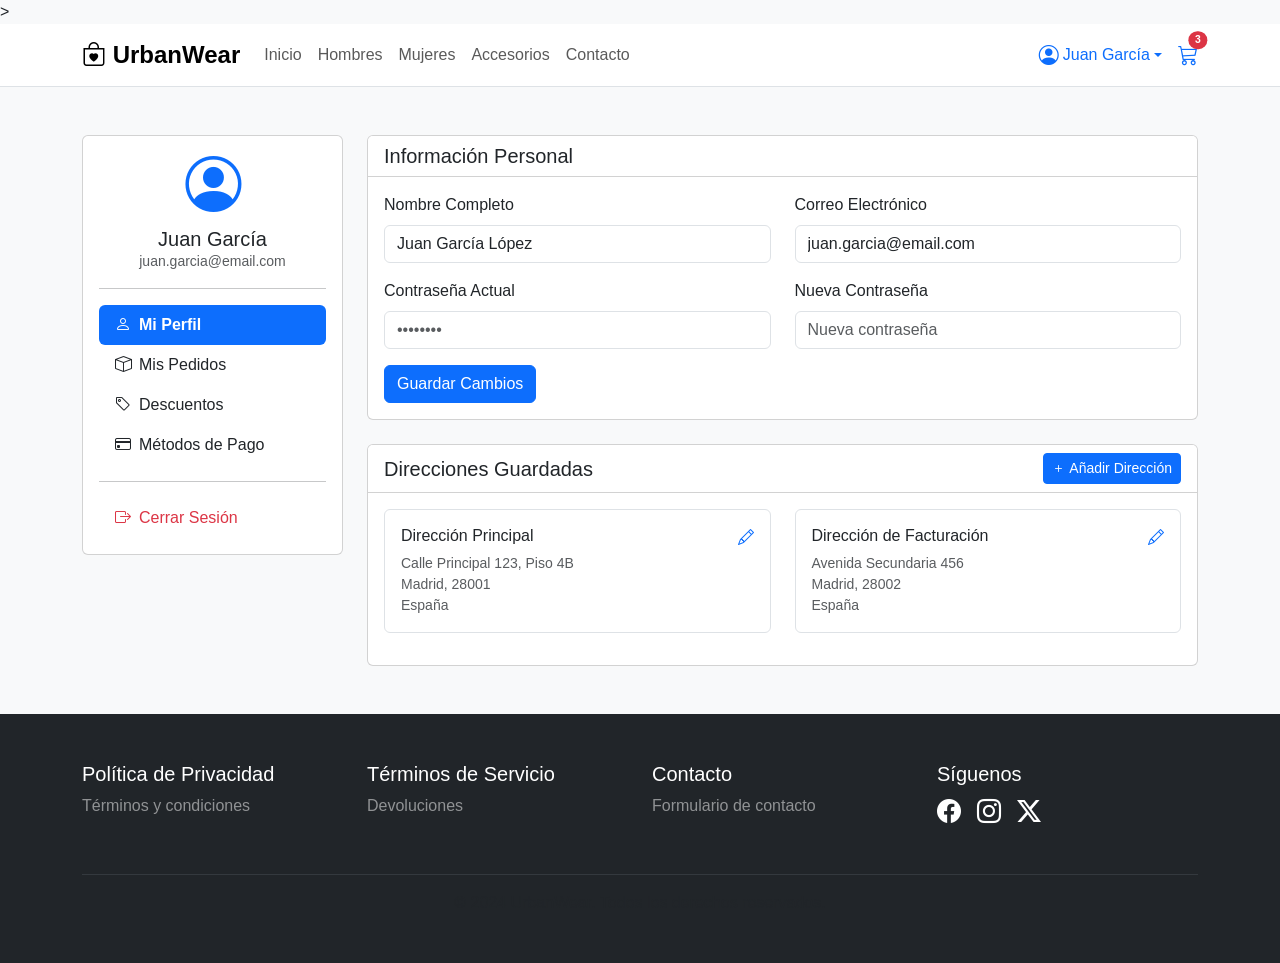
==== area-personal.html @ 4516466c "first commit" ====
<!DOCTYPE html>
<html lang="es">

<head>
    <meta charset="UTF-8">
    <meta name="viewport" content="width=device-width, initial-scale=1.0">
    <title>Área Personal - UrbanWear</title>
    <link href="https://cdn.jsdelivr.net/npm/bootstrap@5.3.2/dist/css/bootstrap.min.css" rel="stylesheet">
    <link rel="stylesheet" href="https://cdn.jsdelivr.net/npm/bootstrap-icons@1.11.1/font/bootstrap-icons.css">
    <link rel="stylesheet" href="css/styles.css">>
</head>

<body class="bg-light">
    <nav class="navbar navbar-expand-lg navbar-light bg-white border-bottom">
        <div class="container">
            <a class="navbar-brand fw-bold" href="index.html">
                <i class="bi bi-bag-heart"></i> UrbanWear
            </a>
            <button class="navbar-toggler" type="button" data-bs-toggle="collapse" data-bs-target="#navbarNav">
                <span class="navbar-toggler-icon"></span>
            </button>
            <div class="collapse navbar-collapse" id="navbarNav">
                <ul class="navbar-nav me-auto mb-2 mb-lg-0">
                    <li class="nav-item">
                        <a class="nav-link" href="index.html">Inicio</a>
                    </li>
                    <li class="nav-item">
                        <a class="nav-link" href="catalogo.html">Hombres</a>
                    </li>
                    <li class="nav-item">
                        <a class="nav-link" href="catalogo.html">Mujeres</a>
                    </li>
                    <li class="nav-item">
                        <a class="nav-link" href="catalogo.html">Accesorios</a>
                    </li>
                    <li class="nav-item">
                        <a class="nav-link" href="contacto.html">Contacto</a>
                    </li>
                </ul>
                <div class="d-flex align-items-center">
                    <div class="dropdown me-3">
                        <a href="#" class="d-flex align-items-center text-decoration-none dropdown-toggle"
                            data-bs-toggle="dropdown">
                            <i class="bi bi-person-circle fs-5 me-1"></i>
                            <span>Juan García</span>
                        </a>
                        <ul class="dropdown-menu dropdown-menu-end">
                            <li><a class="dropdown-item" href="area-personal.html"><i class="bi bi-person me-2"></i>Mi
                                    perfil</a></li>
                            <li><a class="dropdown-item" href="#"><i class="bi bi-box me-2"></i>Mis pedidos</a></li>
                            <li>
                                <hr class="dropdown-divider">
                            </li>
                            <li><a class="dropdown-item" href="index.html"><i
                                        class="bi bi-box-arrow-right me-2"></i>Cerrar sesión</a></li>
                        </ul>
                    </div>
                    <a href="carrito.html" class="position-relative">
                        <i class="bi bi-cart3 fs-5"></i>
                        <span class="position-absolute top-0 start-100 translate-middle badge rounded-pill bg-danger">
                            3
                        </span>
                    </a>
                </div>
            </div>
        </div>
    </nav>

    <div class="container py-5">
        <div class="row">
            <div class="col-lg-3 mb-4">
                <div class="card">
                    <div class="card-body">
                        <div class="text-center mb-3">
                            <i class="bi bi-person-circle display-4 text-primary"></i>
                            <h5 class="mt-2 mb-0">Juan García</h5>
                            <p class="text-muted small">juan.garcia@email.com</p>
                        </div>
                        <hr>
                        <nav class="nav flex-column">
                            <a class="nav-link active bg-primary text-white rounded" href="#perfil"
                                data-bs-toggle="tab">
                                <i class="bi bi-person me-2"></i>Mi Perfil
                            </a>
                            <a class="nav-link text-dark" href="#pedidos" data-bs-toggle="tab">
                                <i class="bi bi-box me-2"></i>Mis Pedidos
                            </a>
                            <a class="nav-link text-dark" href="#descuentos" data-bs-toggle="tab">
                                <i class="bi bi-tag me-2"></i>Descuentos
                            </a>
                            <a class="nav-link text-dark" href="#metodos-pago" data-bs-toggle="tab">
                                <i class="bi bi-credit-card me-2"></i>Métodos de Pago
                            </a>
                            <hr>
                            <a class="nav-link text-danger" href="index.html">
                                <i class="bi bi-box-arrow-right me-2"></i>Cerrar Sesión
                            </a>
                        </nav>
                    </div>
                </div>
            </div>

            <div class="col-lg-9">
                <div class="tab-content">
                    <div class="tab-pane fade show active" id="perfil">
                        <div class="card">
                            <div class="card-header bg-white">
                                <h5 class="mb-0">Información Personal</h5>
                            </div>
                            <div class="card-body">
                                <form>
                                    <div class="row mb-3">
                                        <div class="col-md-6">
                                            <label class="form-label">Nombre Completo</label>
                                            <input type="text" class="form-control" value="Juan García López">
                                        </div>
                                        <div class="col-md-6">
                                            <label class="form-label">Correo Electrónico</label>
                                            <input type="email" class="form-control" value="juan.garcia@email.com">
                                        </div>
                                    </div>
                                    <div class="row mb-3">
                                        <div class="col-md-6">
                                            <label class="form-label">Contraseña Actual</label>
                                            <input type="password" class="form-control" placeholder="••••••••">
                                        </div>
                                        <div class="col-md-6">
                                            <label class="form-label">Nueva Contraseña</label>
                                            <input type="password" class="form-control" placeholder="Nueva contraseña">
                                        </div>
                                    </div>
                                    <button type="submit" class="btn btn-primary">Guardar Cambios</button>
                                </form>
                            </div>
                        </div>

                        <div class="card mt-4">
                            <div class="card-header bg-white d-flex justify-content-between align-items-center">
                                <h5 class="mb-0">Direcciones Guardadas</h5>
                                <button class="btn btn-sm btn-primary" data-bs-toggle="modal"
                                    data-bs-target="#addAddressModal">
                                    <i class="bi bi-plus"></i> Añadir Dirección
                                </button>
                            </div>
                            <div class="card-body">
                                <div class="row">
                                    <div class="col-md-6 mb-3">
                                        <div class="card border">
                                            <div class="card-body">
                                                <div class="d-flex justify-content-between">
                                                    <h6 class="card-title">Dirección Principal</h6>
                                                    <a href="#" class="text-primary"><i class="bi bi-pencil"></i></a>
                                                </div>
                                                <p class="card-text text-muted small mb-0">
                                                    Calle Principal 123, Piso 4B<br>
                                                    Madrid, 28001<br>
                                                    España
                                                </p>
                                            </div>
                                        </div>
                                    </div>
                                    <div class="col-md-6 mb-3">
                                        <div class="card border">
                                            <div class="card-body">
                                                <div class="d-flex justify-content-between">
                                                    <h6 class="card-title">Dirección de Facturación</h6>
                                                    <a href="#" class="text-primary"><i class="bi bi-pencil"></i></a>
                                                </div>
                                                <p class="card-text text-muted small mb-0">
                                                    Avenida Secundaria 456<br>
                                                    Madrid, 28002<br>
                                                    España
                                                </p>
                                            </div>
                                        </div>
                                    </div>
                                </div>
                            </div>
                        </div>
                    </div>

                    <div class="tab-pane fade" id="pedidos">
                        <div class="card">
                            <div class="card-header bg-white">
                                <h5 class="mb-0">Mis Pedidos</h5>
                            </div>
                            <div class="card-body p-0">
                                <div class="table-responsive">
                                    <table class="table table-hover mb-0">
                                        <thead class="table-light">
                                            <tr>
                                                <th>Nº Pedido</th>
                                                <th>Fecha</th>
                                                <th>Estado</th>
                                                <th>Total</th>
                                                <th>Acciones</th>
                                            </tr>
                                        </thead>
                                        <tbody>
                                            <tr>
                                                <td>#URB-2024-001</td>
                                                <td>15/12/2024</td>
                                                <td><span class="badge bg-success">Entregado</span></td>
                                                <td>89.99 €</td>
                                                <td><a href="#" class="btn btn-sm btn-outline-primary">Ver detalles</a>
                                                </td>
                                            </tr>
                                            <tr>
                                                <td>#URB-2024-002</td>
                                                <td>10/12/2024</td>
                                                <td><span class="badge bg-warning text-dark">En tránsito</span></td>
                                                <td>145.50 €</td>
                                                <td><a href="#" class="btn btn-sm btn-outline-primary">Ver detalles</a>
                                                </td>
                                            </tr>
                                            <tr>
                                                <td>#URB-2024-003</td>
                                                <td>05/12/2024</td>
                                                <td><span class="badge bg-info">Procesando</span></td>
                                                <td>59.99 €</td>
                                                <td><a href="#" class="btn btn-sm btn-outline-primary">Ver detalles</a>
                                                </td>
                                            </tr>
                                        </tbody>
                                    </table>
                                </div>
                            </div>
                        </div>
                    </div>

                    <div class="tab-pane fade" id="descuentos">
                        <div class="card">
                            <div class="card-header bg-white">
                                <h5 class="mb-0">Mis Descuentos</h5>
                            </div>
                            <div class="card-body">
                                <div class="row">
                                    <div class="col-md-6 mb-3">
                                        <div class="card bg-primary text-white">
                                            <div class="card-body">
                                                <div class="d-flex justify-content-between align-items-center">
                                                    <div>
                                                        <h4 class="mb-0">10% OFF</h4>
                                                        <p class="small mb-0">En tu próxima compra</p>
                                                    </div>
                                                    <i class="bi bi-ticket-perforated display-6"></i>
                                                </div>
                                                <hr class="border-light">
                                                <p class="small mb-0"><strong>Código:</strong> WELCOME10</p>
                                                <p class="small mb-0">Válido hasta: 31/12/2024</p>
                                            </div>
                                        </div>
                                    </div>
                                    <div class="col-md-6 mb-3">
                                        <div class="card bg-success text-white">
                                            <div class="card-body">
                                                <div class="d-flex justify-content-between align-items-center">
                                                    <div>
                                                        <h4 class="mb-0">Envío Gratis</h4>
                                                        <p class="small mb-0">En pedidos +50€</p>
                                                    </div>
                                                    <i class="bi bi-truck display-6"></i>
                                                </div>
                                                <hr class="border-light">
                                                <p class="small mb-0"><strong>Código:</strong> FREESHIP</p>
                                                <p class="small mb-0">Válido hasta: 15/01/2025</p>
                                            </div>
                                        </div>
                                    </div>
                                </div>
                            </div>
                        </div>
                    </div>

                    <div class="tab-pane fade" id="metodos-pago">
                        <div class="card">
                            <div class="card-header bg-white d-flex justify-content-between align-items-center">
                                <h5 class="mb-0">Métodos de Pago</h5>
                                <button class="btn btn-sm btn-primary">
                                    <i class="bi bi-plus"></i> Añadir Tarjeta
                                </button>
                            </div>
                            <div class="card-body">
                                <div class="row">
                                    <div class="col-md-6 mb-3">
                                        <div class="card border">
                                            <div class="card-body">
                                                <div class="d-flex justify-content-between align-items-start">
                                                    <div>
                                                        <i class="bi bi-credit-card-2-front fs-3 text-primary"></i>
                                                        <h6 class="mt-2 mb-1">•••• •••• •••• 4532</h6>
                                                        <p class="text-muted small mb-0">Expira: 12/25</p>
                                                    </div>
                                                    <span class="badge bg-primary">Principal</span>
                                                </div>
                                            </div>
                                        </div>
                                    </div>
                                    <div class="col-md-6 mb-3">
                                        <div class="card border">
                                            <div class="card-body">
                                                <div class="d-flex justify-content-between align-items-start">
                                                    <div>
                                                        <i class="bi bi-credit-card-2-front fs-3 text-secondary"></i>
                                                        <h6 class="mt-2 mb-1">•••• •••• •••• 8901</h6>
                                                        <p class="text-muted small mb-0">Expira: 06/26</p>
                                                    </div>
                                                    <a href="#" class="text-danger small">Eliminar</a>
                                                </div>
                                            </div>
                                        </div>
                                    </div>
                                </div>
                            </div>
                        </div>
                    </div>
                </div>
            </div>
        </div>
    </div>

    <div class="modal fade" id="addAddressModal" tabindex="-1" aria-labelledby="addAddressModalLabel"
        aria-hidden="true">
        <div class="modal-dialog">
            <div class="modal-content">
                <div class="modal-header">
                    <h5 class="modal-title" id="addAddressModalLabel">Añadir Nueva Dirección</h5>
                    <button type="button" class="btn-close" data-bs-dismiss="modal" aria-label="Close"></button>
                </div>
                <div class="modal-body">
                    <form>
                        <div class="mb-3">
                            <label class="form-label">Nombre de la dirección</label>
                            <input type="text" class="form-control" placeholder="Ej: Casa, Trabajo...">
                        </div>
                        <div class="mb-3">
                            <label class="form-label">Dirección</label>
                            <input type="text" class="form-control" placeholder="Calle, número, piso...">
                        </div>
                        <div class="row">
                            <div class="col-md-6 mb-3">
                                <label class="form-label">Ciudad</label>
                                <input type="text" class="form-control">
                            </div>
                            <div class="col-md-6 mb-3">
                                <label class="form-label">Código Postal</label>
                                <input type="text" class="form-control">
                            </div>
                        </div>
                        <div class="mb-3">
                            <label class="form-label">País</label>
                            <select class="form-select">
                                <option selected>España</option>
                                <option>Portugal</option>
                                <option>Francia</option>
                            </select>
                        </div>
                        <div class="form-check">
                            <input class="form-check-input" type="checkbox" id="defaultAddress">
                            <label class="form-check-label" for="defaultAddress">
                                Establecer como dirección principal
                            </label>
                        </div>
                    </form>
                </div>
                <div class="modal-footer">
                    <button type="button" class="btn btn-secondary" data-bs-dismiss="modal">Cancelar</button>
                    <button type="button" class="btn btn-primary">Guardar Dirección</button>
                </div>
            </div>
        </div>
    </div>

    <footer class="bg-dark text-white py-5">
        <div class="container">
            <div class="row">
                <div class="col-md-3 mb-4">
                    <h5>Política de Privacidad</h5>
                    <ul class="list-unstyled">
                        <li><a href="#" class="text-white-50">Términos y condiciones</a></li>
                    </ul>
                </div>
                <div class="col-md-3 mb-4">
                    <h5>Términos de Servicio</h5>
                    <ul class="list-unstyled">
                        <li><a href="#" class="text-white-50">Devoluciones</a></li>
                    </ul>
                </div>
                <div class="col-md-3 mb-4">
                    <h5>Contacto</h5>
                    <ul class="list-unstyled">
                        <li><a href="contacto.html" class="text-white-50">Formulario de contacto</a></li>
                    </ul>
                </div>
                <div class="col-md-3 mb-4">
                    <h5>Síguenos</h5>
                    <div class="d-flex gap-3">
                        <a href="#" class="text-white fs-4"><i class="bi bi-facebook"></i></a>
                        <a href="#" class="text-white fs-4"><i class="bi bi-instagram"></i></a>
                        <a href="#" class="text-white fs-4"><i class="bi bi-twitter-x"></i></a>
                    </div>
                </div>
            </div>
            <hr class="border-secondary">
            <p class="text-center text-muted mb-0">© 2024 UrbanWear. Todos los derechos reservados.</p>
        </div>
    </footer>

    <script src="https://cdn.jsdelivr.net/npm/bootstrap@5.3.2/dist/js/bootstrap.bundle.min.js"></script>
</body>

</html>
---- css/styles.css ----
body {
    font-family: 'Segoe UI', Tahoma, Geneva, Verdana, sans-serif;
}

.navbar-brand {
    font-size: 1.5rem;
}

.hero-slide {
    background-size: cover;
    background-position: center;
}

.card {
    transition: transform 0.3s ease, box-shadow 0.3s ease;
}

.card:hover {
    transform: translateY(-5px);
    box-shadow: 0 10px 20px rgba(0, 0, 0, 0.1);
}

.card-img-top {
    object-fit: cover;
    height: 300px;
}

.card-img-overlay {
    background: linear-gradient(transparent, rgba(0, 0, 0, 0.3));
}

footer a {
    text-decoration: none;
}

footer a:hover {
    text-decoration: underline;
}

.form-control:focus,
.form-select:focus {
    border-color: #0d6efd;
    box-shadow: 0 0 0 0.25rem rgba(13, 110, 253, 0.25);
}

.btn {
    transition: all 0.3s ease;
}

.btn-primary:hover {
    transform: translateY(-2px);
    box-shadow: 0 4px 8px rgba(13, 110, 253, 0.3);
}

.position-relative .badge {
    font-size: 0.65rem;
}

.nav-link.active {
    font-weight: 600;
}

.img-thumbnail {
    transition: opacity 0.3s ease;
}

.img-thumbnail:hover {
    opacity: 0.8;
}

.table th {
    font-weight: 600;
}

.modal-content {
    border: none;
    border-radius: 0.5rem;
}

@media (max-width: 768px) {
    .card-img-top {
        height: 200px;
    }

    .hero-slide {
        min-height: 350px !important;
    }

    .display-4 {
        font-size: 1.75rem;
    }
}

.loading {
    opacity: 0.7;
    pointer-events: none;
}

::-webkit-scrollbar {
    width: 8px;
}

::-webkit-scrollbar-track {
    background: #f1f1f1;
}

::-webkit-scrollbar-thumb {
    background: #888;
    border-radius: 4px;
}

::-webkit-scrollbar-thumb:hover {
    background: #555;
}
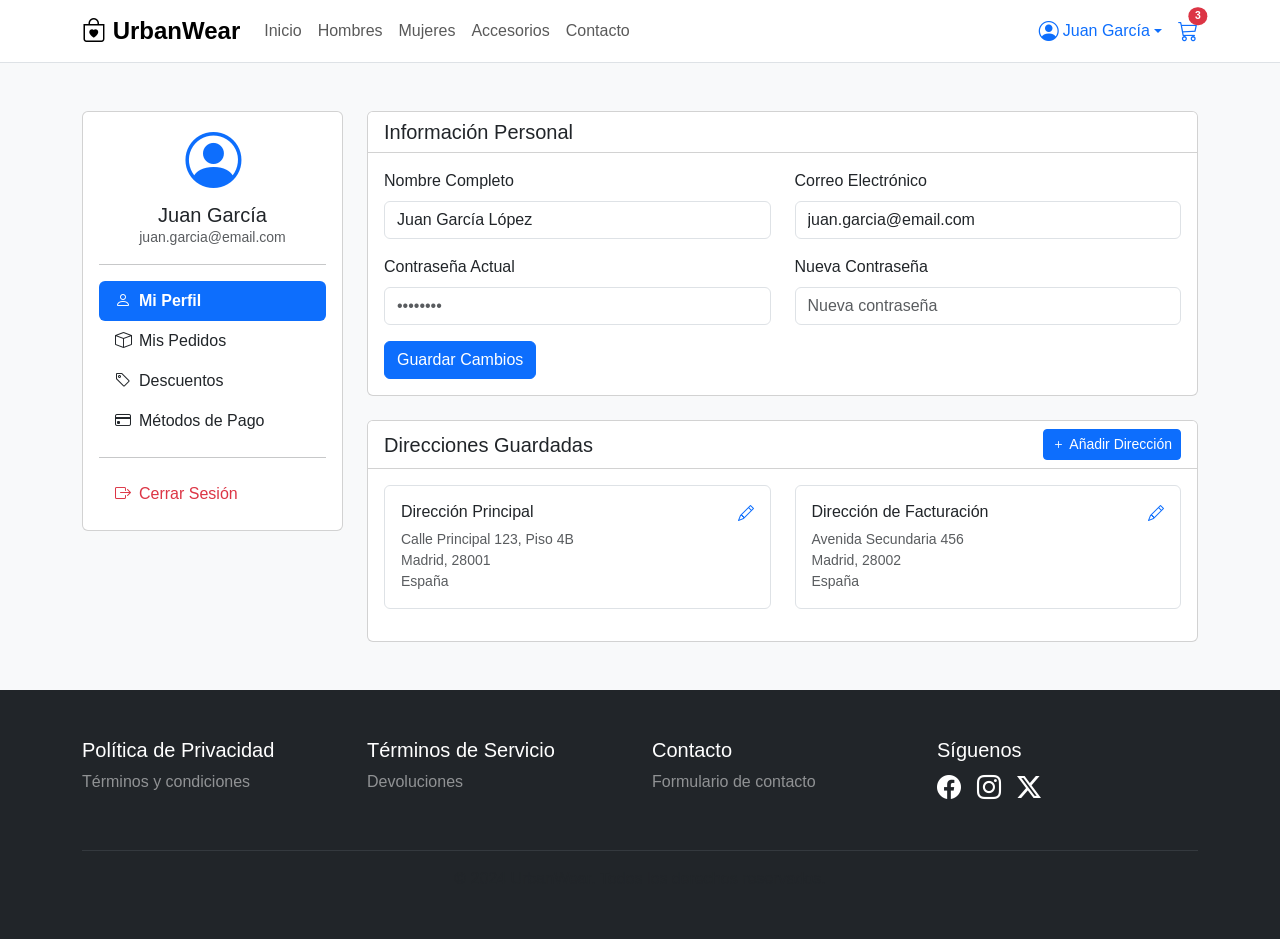
==== commit cf5e8d99: "Fix HTML syntax errors and translate English text to Spanish Co-authored-by: jgonza27 <156418971+jgo" ====
--- a/area-personal.html
+++ b/area-personal.html
@@ -7,7 +7,7 @@
     <title>Área Personal - UrbanWear</title>
     <link href="https://cdn.jsdelivr.net/npm/bootstrap@5.3.2/dist/css/bootstrap.min.css" rel="stylesheet">
     <link rel="stylesheet" href="https://cdn.jsdelivr.net/npm/bootstrap-icons@1.11.1/font/bootstrap-icons.css">
-    <link rel="stylesheet" href="css/styles.css">>
+    <link rel="stylesheet" href="css/styles.css">
 </head>
 
 <body class="bg-light">
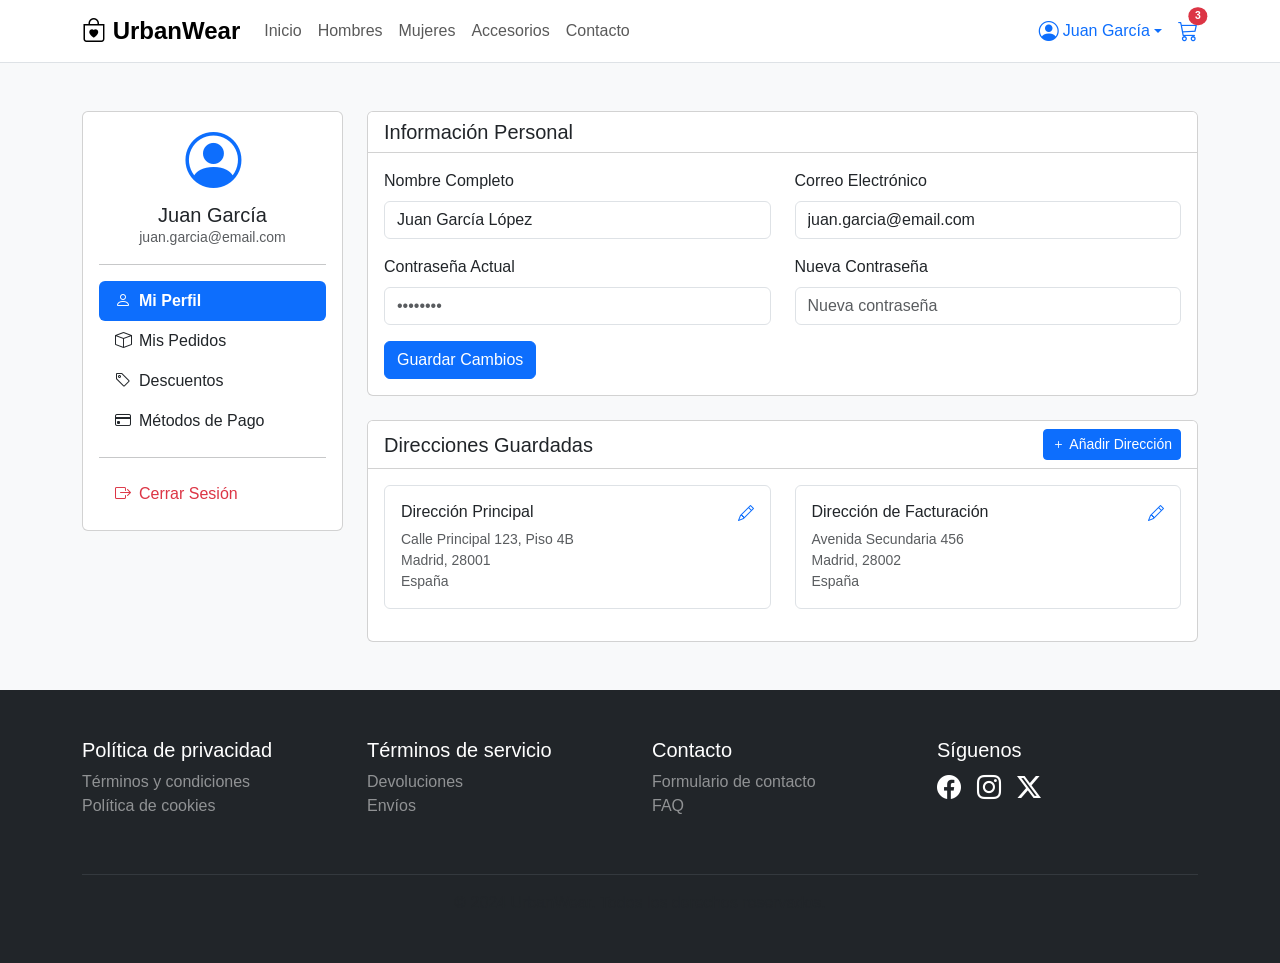
==== commit 83f2a89a: "Unify footer across all pages using index.html as standard Co-authored-by: jgonza27 <156418971+jgonz" ====
--- a/area-personal.html
+++ b/area-personal.html
@@ -375,21 +375,24 @@
         <div class="container">
             <div class="row">
                 <div class="col-md-3 mb-4">
-                    <h5>Política de Privacidad</h5>
+                    <h5>Política de privacidad</h5>
                     <ul class="list-unstyled">
                         <li><a href="#" class="text-white-50">Términos y condiciones</a></li>
+                        <li><a href="#" class="text-white-50">Política de cookies</a></li>
                     </ul>
                 </div>
                 <div class="col-md-3 mb-4">
-                    <h5>Términos de Servicio</h5>
+                    <h5>Términos de servicio</h5>
                     <ul class="list-unstyled">
                         <li><a href="#" class="text-white-50">Devoluciones</a></li>
+                        <li><a href="#" class="text-white-50">Envíos</a></li>
                     </ul>
                 </div>
                 <div class="col-md-3 mb-4">
                     <h5>Contacto</h5>
                     <ul class="list-unstyled">
                         <li><a href="contacto.html" class="text-white-50">Formulario de contacto</a></li>
+                        <li><a href="#" class="text-white-50">FAQ</a></li>
                     </ul>
                 </div>
                 <div class="col-md-3 mb-4">
